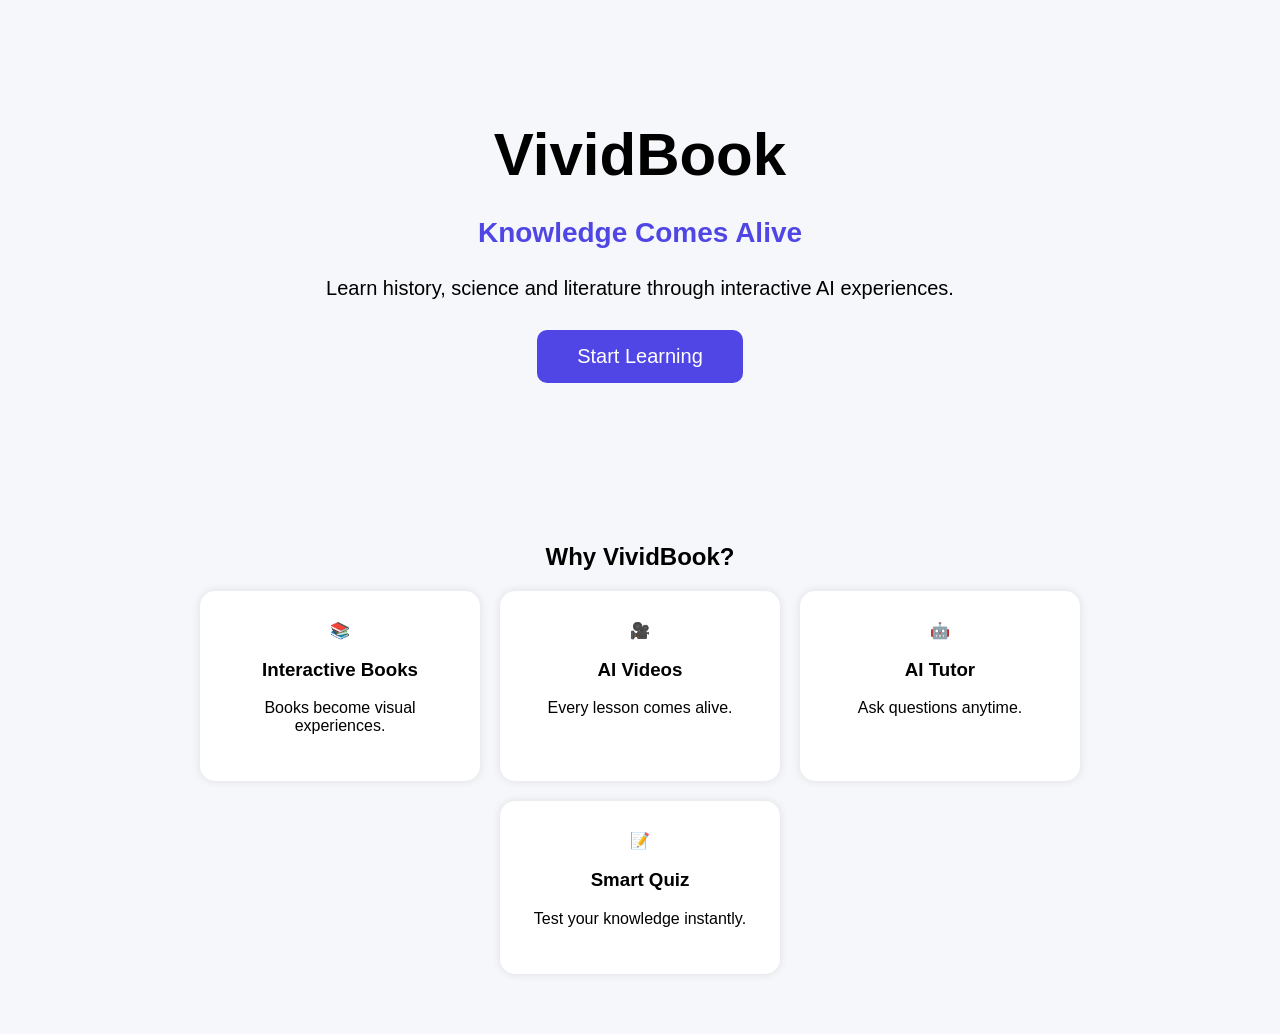
==== index.html @ 175c1b90 "VividBook v0.2" ====
<!DOCTYPE html>
<html lang="en">
<head>
<meta charset="UTF-8">
<meta name="viewport" content="width=device-width, initial-scale=1.0">
<title>VividBook</title>

<link rel="stylesheet" href="style.css">

</head>
<body>

<header>

<h1>VividBook</h1>

<p class="slogan">Knowledge Comes Alive</p>

<p class="description">
Learn history, science and literature through interactive AI experiences.
</p>

<button>Start Learning</button>

</header>

<section>

<h2>Why VividBook?</h2>

<div class="cards">

<div class="card">
📚
<h3>Interactive Books</h3>
<p>Books become visual experiences.</p>
</div>

<div class="card">
🎥
<h3>AI Videos</h3>
<p>Every lesson comes alive.</p>
</div>

<div class="card">
🤖
<h3>AI Tutor</h3>
<p>Ask questions anytime.</p>
</div>

<div class="card">
📝
<h3>Smart Quiz</h3>
<p>Test your knowledge instantly.</p>
</div>

</div>

</section>

</body>
</html>
---- style.css ----
body{
margin:0;
font-family:Arial;
background:#f5f7fb;
text-align:center;
}

header{
padding:80px;
}

h1{
font-size:60px;
margin-bottom:10px;
}

.slogan{
font-size:28px;
font-weight:bold;
color:#4F46E5;
}

.description{
width:60%;
margin:auto;
font-size:20px;
margin-top:20px;
}

button{

margin-top:30px;

padding:15px 40px;

font-size:20px;

border:none;

border-radius:10px;

background:#4F46E5;

color:white;

cursor:pointer;

}

section{

padding:60px;

}

.cards{

display:flex;

justify-content:center;

gap:20px;

flex-wrap:wrap;

}

.card{

background:white;

padding:30px;

width:220px;

border-radius:15px;

box-shadow:0px 0px 10px rgba(0,0,0,.1);

}
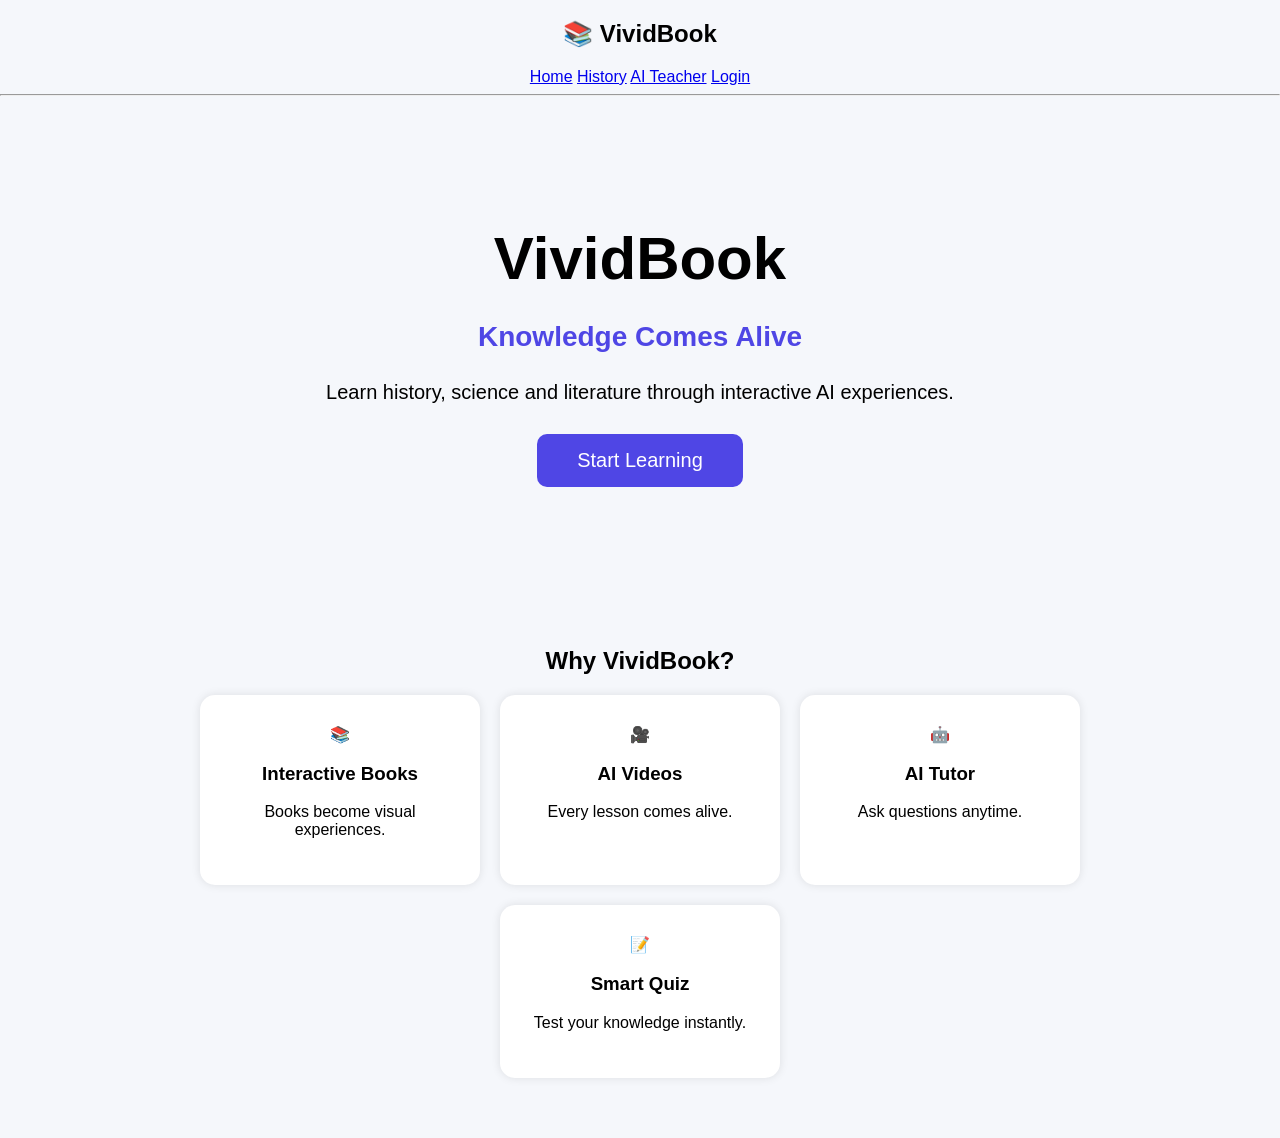
==== commit 2fd7fe76: "Added navigation menu" ====
--- a/index.html
+++ b/index.html
@@ -10,6 +10,20 @@
 </head>
 <body>
 
+<nav>
+    <h2>📚 VividBook</h2>
+
+    <a href="index.html">Home</a>
+
+    <a href="history.html">History</a>
+
+    <a href="#">AI Teacher</a>
+
+    <a href="#">Login</a>
+</nav>
+
+<hr>
+
 <header>
 
 <h1>VividBook</h1>
@@ -19,8 +33,11 @@
 <p class="description">
 Learn history, science and literature through interactive AI experiences.
 </p>
+<a href="history.html">
+    <button>Start Learning</button>
+</a>
 
-<button>Start Learning</button>
+
 
 </header>
 
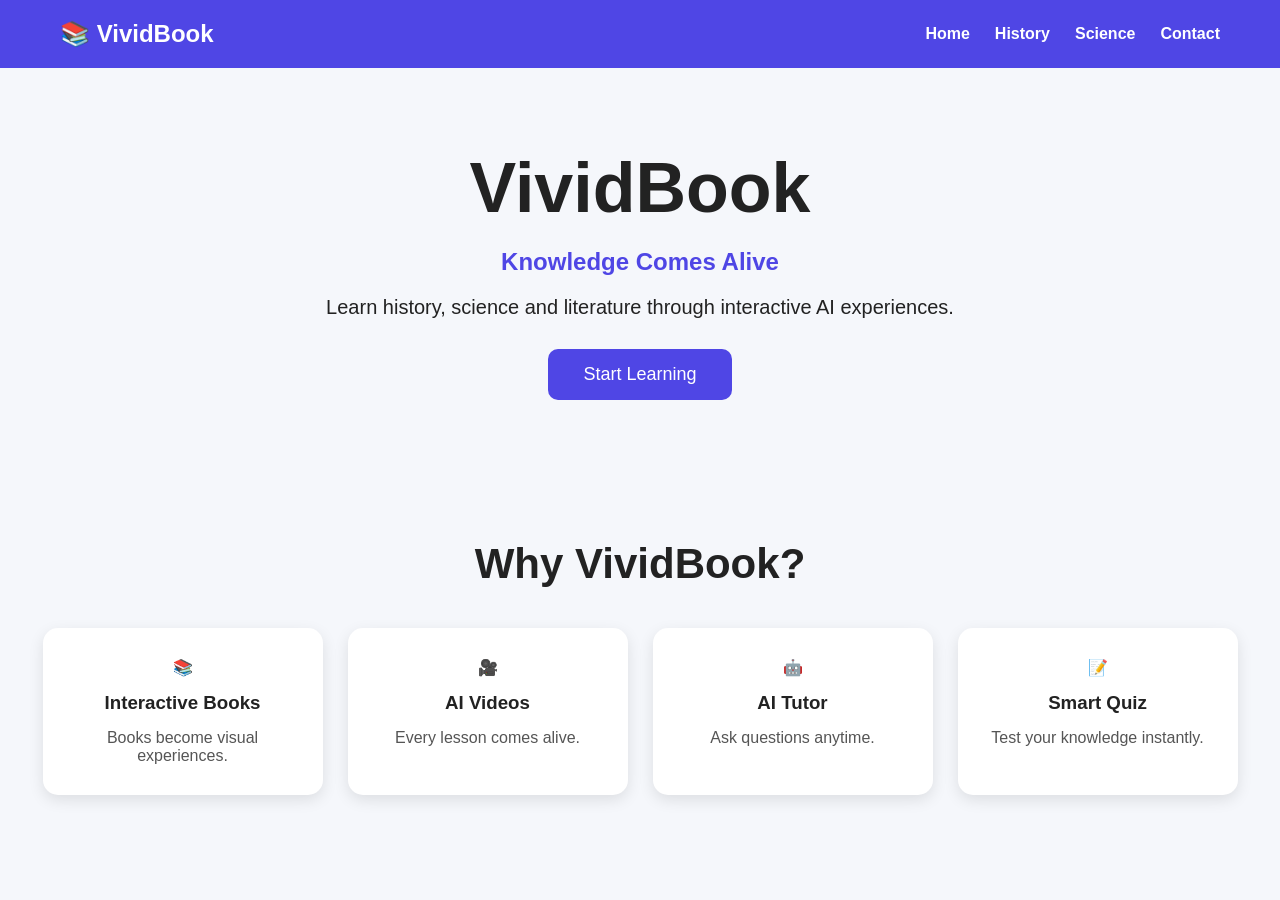
==== commit fac2f9a7: "Day 9 Navbar" ====
--- a/index.html
+++ b/index.html
@@ -9,20 +9,16 @@
 
 </head>
 <body>
-
-<nav>
+  <nav>
     <h2>📚 VividBook</h2>
 
-    <a href="index.html">Home</a>
-
-    <a href="history.html">History</a>
-
-    <a href="#">AI Teacher</a>
-
-    <a href="#">Login</a>
-</nav>
-
-<hr>
+    <div class="menu">
+        <a href="index.html">Home</a>
+        <a href="history.html">History</a>
+        <a href="#">Science</a>
+        <a href="#">Contact</a>
+    </div>
+</nav>  
 
 <header>
 
--- a/style.css
+++ b/style.css
@@ -1,80 +1,149 @@
-body{
-margin:0;
-font-family:Arial;
-background:#f5f7fb;
-text-align:center;
+*{
+    margin:0;
+    padding:0;
+    box-sizing:border-box;
+    font-family:Arial, sans-serif;
 }
 
-header{
-padding:80px;
+body{
+    background:#f5f7fb;
+    color:#222;
 }
 
-h1{
-font-size:60px;
-margin-bottom:10px;
+/* Navbar */
+
+nav{
+    display:flex;
+    justify-content:space-between;
+    align-items:center;
+    padding:20px 60px;
+    background:#4F46E5;
+}
+
+nav h2{
+    color:white;
+}
+
+.menu{
+    display:flex;
+    gap:25px;
+}
+
+.menu a{
+    color:white;
+    text-decoration:none;
+    font-weight:bold;
+    transition:0.3s;
+}
+
+.menu a:hover{
+    color:#FFD700;
+}
+
+/* Header */
+
+header{
+    text-align:center;
+    padding:80px 20px;
+}
+
+header h1{
+    font-size:70px;
+    margin-bottom:20px;
 }
 
 .slogan{
-font-size:28px;
-font-weight:bold;
-color:#4F46E5;
+    color:#4F46E5;
+    font-size:24px;
+    font-weight:bold;
 }
 
 .description{
-width:60%;
-margin:auto;
-font-size:20px;
-margin-top:20px;
+    width:60%;
+    margin:auto;
+    font-size:20px;
+    margin-top:20px;
 }
 
 button{
-
-margin-top:30px;
-
-padding:15px 40px;
-
-font-size:20px;
-
-border:none;
-
-border-radius:10px;
-
-background:#4F46E5;
-
-color:white;
-
-cursor:pointer;
-
+    margin-top:30px;
+    background:#4F46E5;
+    color:white;
+    border:none;
+    padding:15px 35px;
+    border-radius:10px;
+    font-size:18px;
+    cursor:pointer;
+    transition:0.3s;
 }
 
-section{
-
-padding:60px;
-
+button:hover{
+    background:#3730a3;
+    transform:scale(1.08);
 }
 
+/* Section */
+
+section{
+    padding:60px 20px;
+}
+
+section h2{
+    text-align:center;
+    margin-bottom:40px;
+    font-size:42px;
+}
+
+/* Cards */
+
 .cards{
-
-display:flex;
-
-justify-content:center;
-
-gap:20px;
-
-flex-wrap:wrap;
-
+    display:flex;
+    justify-content:center;
+    gap:25px;
+    flex-wrap:wrap;
 }
 
 .card{
+    width:280px;
+    background:white;
+    border-radius:15px;
+    padding:30px;
+    text-align:center;
+    box-shadow:0 5px 15px rgba(0,0,0,0.1);
+    transition:0.3s;
+}
 
-background:white;
+.card:hover{
+    transform:translateY(-10px);
+}
 
-padding:30px;
+.card h3{
+    margin:15px 0;
+}
 
-width:220px;
+.card p{
+    color:#555;
+}
 
-border-radius:15px;
+/* Mobile */
 
-box-shadow:0px 0px 10px rgba(0,0,0,.1);
+@media(max-width:768px){
 
+    nav{
+        flex-direction:column;
+        gap:15px;
+    }
+
+    .menu{
+        flex-direction:column;
+        text-align:center;
+    }
+
+    header h1{
+        font-size:45px;
+    }
+
+    .description{
+        width:90%;
+    }
 }
